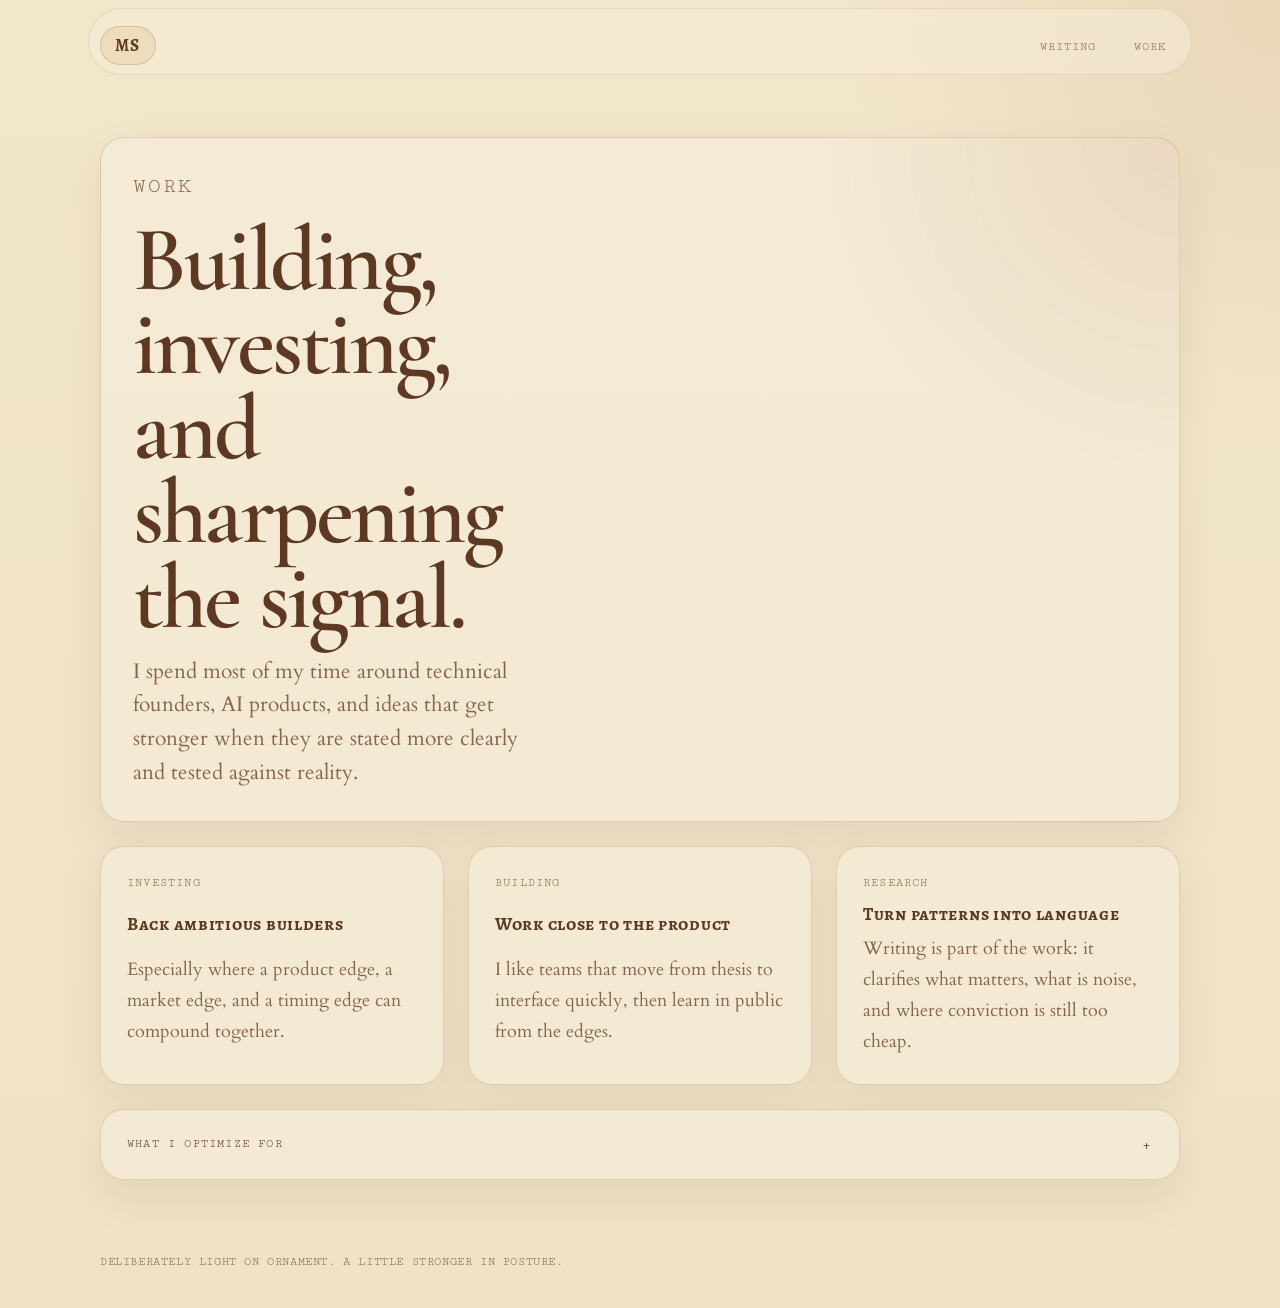
==== docs/work/index.html @ b79bad02 "Refresh website visual system" ====
<!DOCTYPE html>
<html lang="en">
<head>
  <meta charset="UTF-8">
  <meta name="viewport" content="width=device-width, initial-scale=1.0">
  <title>Work · Maximilian Samne</title>
  <link rel="preconnect" href="https://fonts.googleapis.com">
  <link rel="preconnect" href="https://fonts.gstatic.com" crossorigin>
  <link href="https://fonts.googleapis.com/css2?family=Cormorant+Garamond:wght@500;600;700&family=Cardo:wght@400;700&family=Alegreya+SC:wght@400;700&family=Cutive+Mono&display=swap" rel="stylesheet">
  <style>
    :root {
      --bg: #efe2c6;
      --surface: rgba(246, 236, 215, 0.8);
      --ink: #5d3823;
      --ink-muted: #85654d;
      --accent: #a46738;
      --border: rgba(163, 126, 85, 0.28);
      --shadow: 0 18px 45px rgba(93, 56, 35, 0.08);
      --max-width: 1080px;
      --radius: 24px;
    }

    * { box-sizing: border-box; }
    body {
      margin: 0;
      color: var(--ink);
      background:
        radial-gradient(circle at top right, rgba(164,103,56,0.12), transparent 24%),
        linear-gradient(180deg, #f2e6cb 0%, var(--bg) 100%);
      font: 400 18px/1.72 "Cardo", serif;
    }

    nav {
      width: min(calc(100% - 32px), var(--max-width));
      margin: 0 auto;
      padding: 26px 0 18px;
      display: flex;
      justify-content: space-between;
      align-items: center;
      gap: 24px;
      position: sticky;
      top: 0;
      z-index: 10;
      backdrop-filter: blur(14px);
    }

    nav::before {
      content: "";
      position: absolute;
      inset: 8px -12px;
      border-radius: 999px;
      border: 1px solid rgba(163, 126, 85, 0.18);
      background: rgba(246, 236, 215, 0.55);
      z-index: -1;
    }

    nav .wordmark {
      font: 700 17px/1 "Alegreya SC", serif;
      letter-spacing: 0.08em;
      text-decoration: none;
      color: var(--ink);
      padding: 10px 14px;
      border-radius: 999px;
      background: rgba(234, 216, 184, 0.75);
      border: 1px solid var(--border);
    }

    nav ul {
      list-style: none;
      display: flex;
      gap: 10px;
      margin: 0;
      padding: 0;
    }

    nav li a {
      color: var(--ink-muted);
      text-decoration: none;
      font: 400 12px/1 "Cutive Mono", monospace;
      text-transform: uppercase;
      letter-spacing: 0.08em;
      padding: 11px 14px;
      border-radius: 999px;
      transition: background 180ms ease, color 180ms ease, transform 180ms ease;
    }

    nav li a:hover,
    nav li a:focus-visible {
      color: var(--ink);
      background: rgba(234, 216, 184, 0.8);
      transform: translateY(-1px);
      outline: none;
    }

    main {
      width: min(calc(100% - 32px), var(--max-width));
      margin: 0 auto;
      padding: 54px 0 72px;
      display: grid;
      gap: 24px;
    }

    .hero,
    .card,
    details {
      border: 1px solid var(--border);
      border-radius: var(--radius);
      background: var(--surface);
      box-shadow: var(--shadow);
    }

    .hero {
      padding: 32px;
      display: grid;
      gap: 14px;
      background:
        radial-gradient(circle at right top, rgba(164,103,56,0.12), transparent 28%),
        var(--surface);
    }

    .eyebrow,
    summary,
    footer {
      font-family: "Cutive Mono", monospace;
    }

    .eyebrow {
      margin: 0;
      font-size: 12px;
      letter-spacing: 0.1em;
      text-transform: uppercase;
      color: var(--ink-muted);
    }

    h1 {
      margin: 0;
      font: 600 clamp(54px, 8vw, 92px)/0.92 "Cormorant Garamond", serif;
      letter-spacing: -0.03em;
      max-width: 10ch;
    }

    .hero p,
    .card p,
    details p,
    li {
      margin: 0;
      color: var(--ink-muted);
    }

    .hero p { max-width: 38ch; font-size: 21px; line-height: 1.6; }

    .grid {
      display: grid;
      grid-template-columns: repeat(3, minmax(0, 1fr));
      gap: 24px;
    }

    .card {
      padding: 26px;
      display: grid;
      gap: 10px;
      transition: transform 180ms ease, background 180ms ease, border-color 180ms ease;
    }

    .card:hover {
      transform: translateY(-3px);
      background: rgba(255,255,255,0.32);
      border-color: rgba(163, 126, 85, 0.45);
    }

    .card h2,
    details h2 {
      margin: 0;
      font: 700 18px/1.15 "Alegreya SC", serif;
      letter-spacing: 0.04em;
    }

    details {
      padding: 24px 26px;
    }

    summary {
      cursor: pointer;
      list-style: none;
      display: flex;
      justify-content: space-between;
      align-items: center;
      gap: 20px;
      font-size: 12px;
      letter-spacing: 0.1em;
      text-transform: uppercase;
    }

    summary::-webkit-details-marker { display: none; }

    summary::after {
      content: "+";
      font-size: 18px;
      line-height: 1;
      transition: transform 180ms ease;
    }

    details[open] summary::after { transform: rotate(45deg); }

    .details-grid {
      display: grid;
      grid-template-columns: repeat(2, minmax(0, 1fr));
      gap: 20px;
      margin-top: 18px;
      padding-top: 18px;
      border-top: 1px solid var(--border);
    }

    ul {
      margin: 10px 0 0 18px;
      padding: 0;
    }

    footer {
      width: min(calc(100% - 32px), var(--max-width));
      margin: 0 auto 36px;
      color: var(--ink-muted);
      font-size: 12px;
      text-transform: uppercase;
      letter-spacing: 0.05em;
    }

    @media (max-width: 920px) {
      .grid,
      .details-grid { grid-template-columns: 1fr; }
    }

    @media (max-width: 720px) {
      nav {
        width: min(calc(100% - 24px), var(--max-width));
        flex-direction: column;
        align-items: flex-start;
        padding-top: 18px;
      }
      nav::before { inset: 0; border-radius: 28px; }
      nav ul { flex-wrap: wrap; }
      main,
      footer { width: min(calc(100% - 24px), var(--max-width)); }
      .hero,
      .card,
      details { padding: 22px; }
    }
  </style>
</head>
<body>
  <nav>
    <a class="wordmark" href="/one/">MS</a>
    <ul>
      <li><a href="/one/writing">Writing</a></li>
      <li><a href="/one/work">Work</a></li>
    </ul>
  </nav>

  <main>
    <section class="hero">
      <p class="eyebrow">Work</p>
      <h1>Building, investing, and sharpening the signal.</h1>
      <p>I spend most of my time around technical founders, AI products, and ideas that get stronger when they are stated more clearly and tested against reality.</p>
    </section>

    <section class="grid">
      <article class="card">
        <p class="eyebrow">Investing</p>
        <h2>Back ambitious builders</h2>
        <p>Especially where a product edge, a market edge, and a timing edge can compound together.</p>
      </article>
      <article class="card">
        <p class="eyebrow">Building</p>
        <h2>Work close to the product</h2>
        <p>I like teams that move from thesis to interface quickly, then learn in public from the edges.</p>
      </article>
      <article class="card">
        <p class="eyebrow">Research</p>
        <h2>Turn patterns into language</h2>
        <p>Writing is part of the work: it clarifies what matters, what is noise, and where conviction is still too cheap.</p>
      </article>
    </section>

    <details>
      <summary>What I optimize for</summary>
      <div class="details-grid">
        <div>
          <h2>Qualities I like</h2>
          <ul>
            <li>Strong taste paired with technical seriousness</li>
            <li>Clear distribution of responsibility</li>
            <li>Products that feel inevitable after first use</li>
          </ul>
        </div>
        <div>
          <h2>Ways of working</h2>
          <ul>
            <li>Small teams with sharp loops</li>
            <li>Simple systems that scale by composition</li>
            <li>Honest disagreement early, not expensive regret later</li>
          </ul>
        </div>
      </div>
    </details>
  </main>

  <footer>
    <span>Deliberately light on ornament. A little stronger in posture.</span>
  </footer>
</body>
</html>
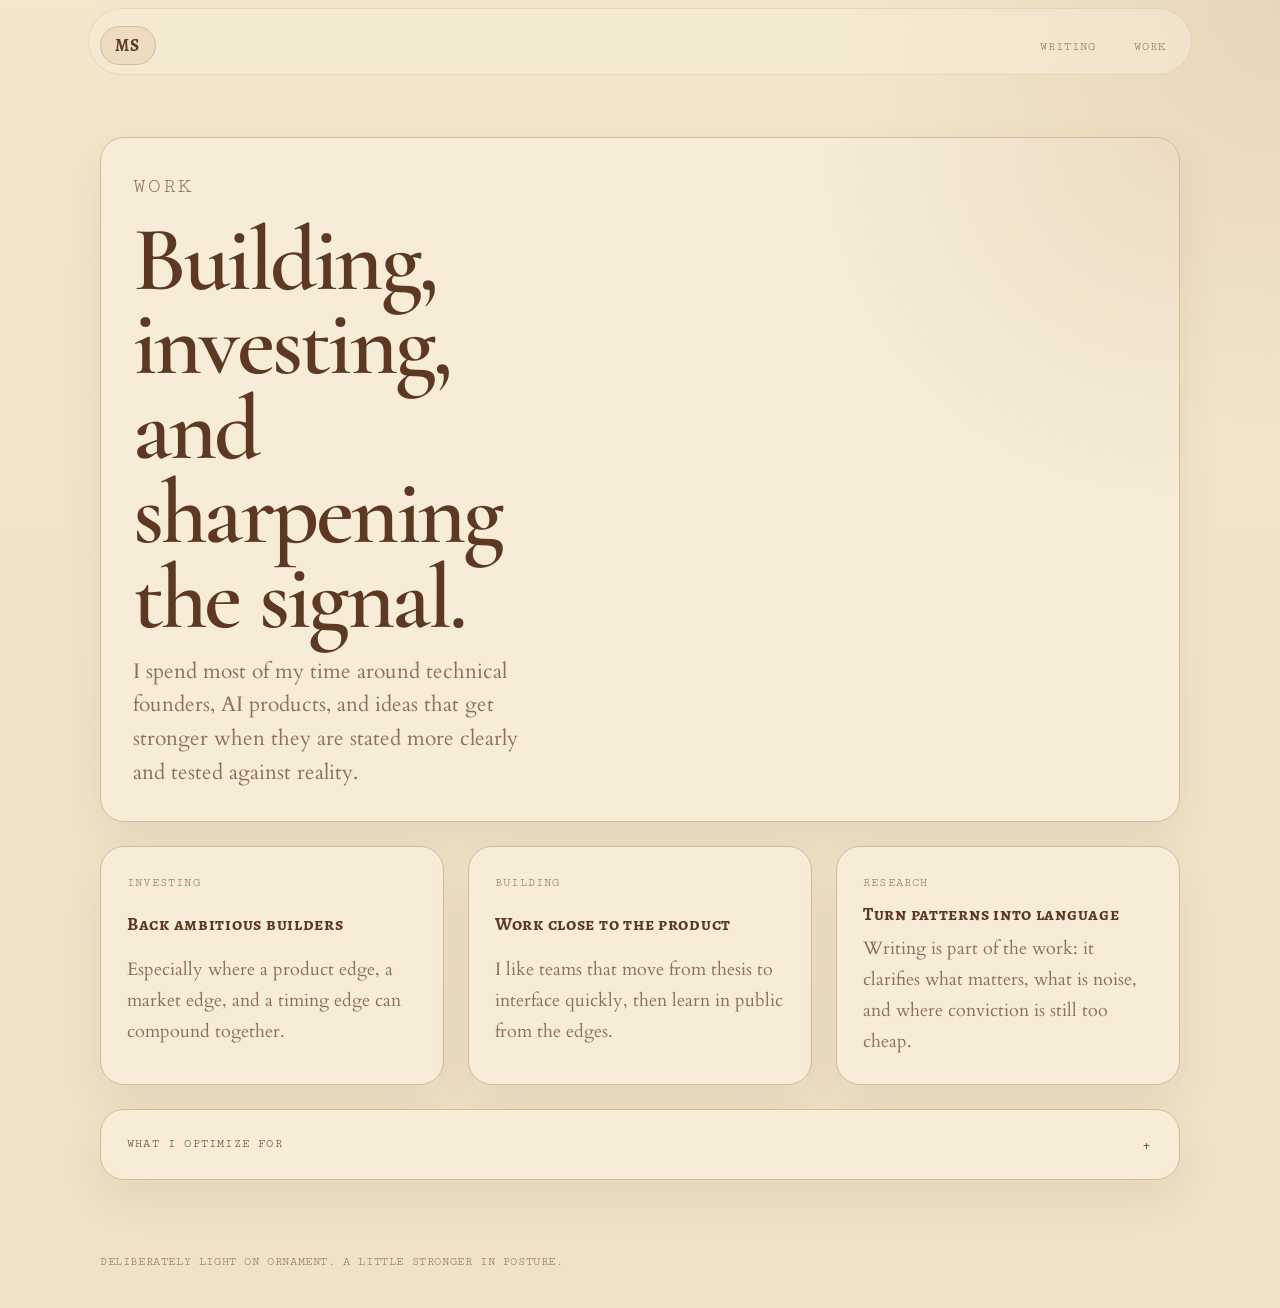
==== commit 80d3997e: "Align docs pages with design tokens" ====
--- a/docs/work/index.html
+++ b/docs/work/index.html
@@ -10,11 +10,13 @@
   <style>
     :root {
       --bg: #efe2c6;
-      --surface: rgba(246, 236, 215, 0.8);
+      --surface: #f6ecd7;
       --ink: #5d3823;
-      --ink-muted: #85654d;
+      --ink-muted: #8f6f56;
       --accent: #a46738;
-      --border: rgba(163, 126, 85, 0.28);
+      --border: #d3bc98;
+      --tag-bg: #ead8b8;
+      --surface-soft: rgba(246, 236, 215, 0.8);
       --shadow: 0 18px 45px rgba(93, 56, 35, 0.08);
       --max-width: 1080px;
       --radius: 24px;
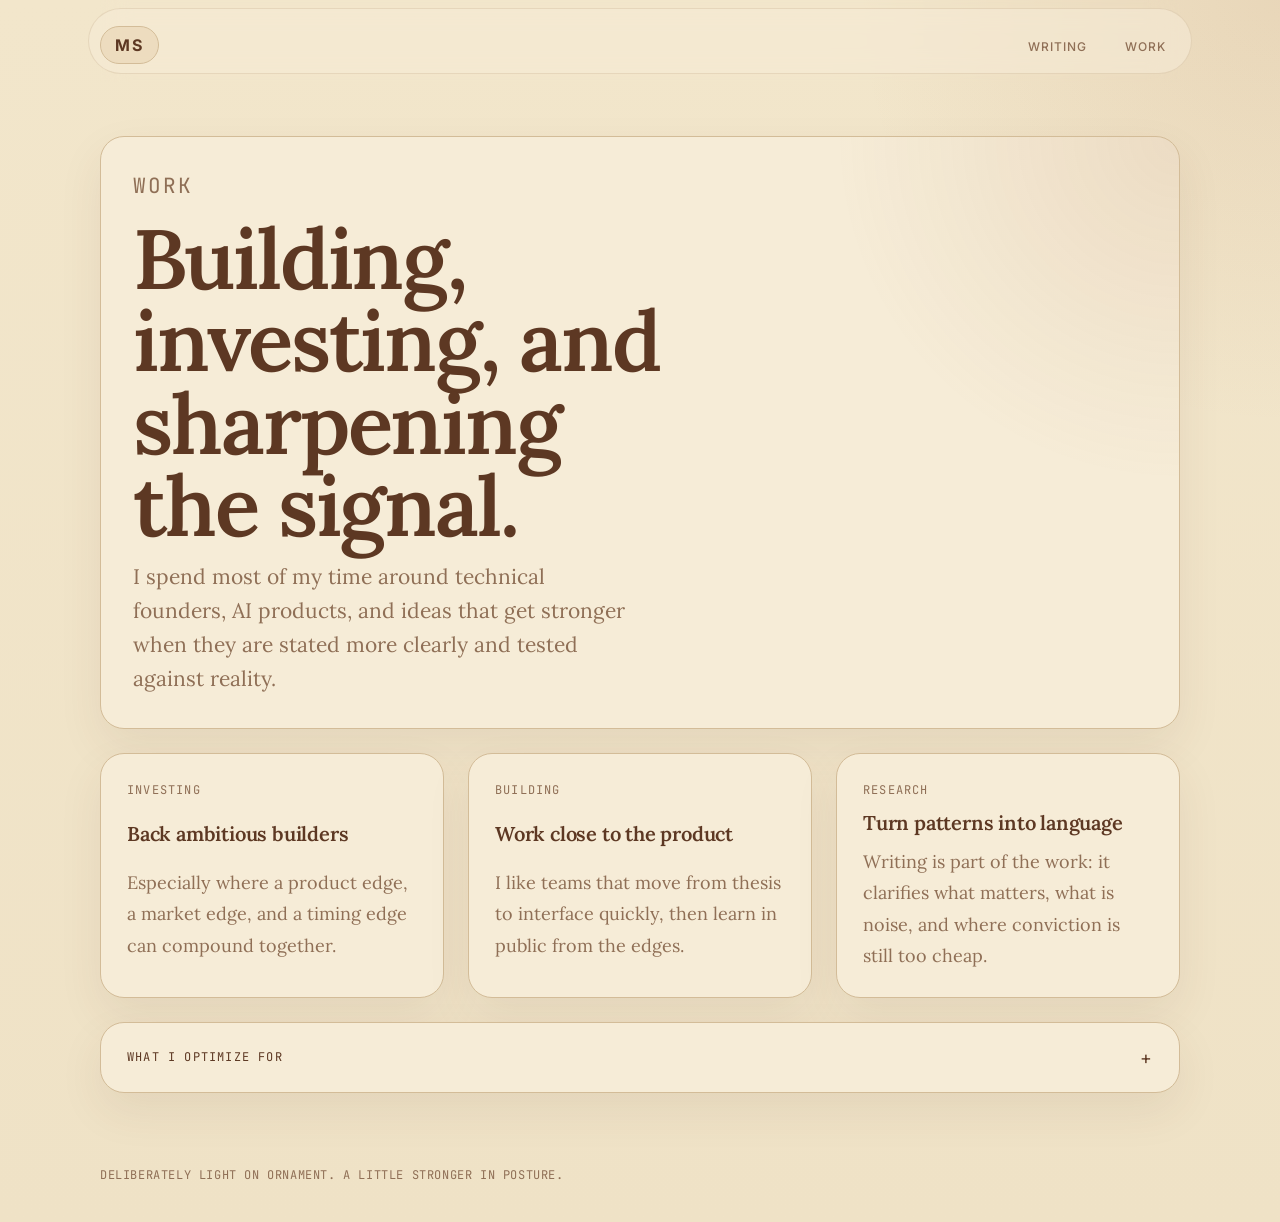
==== commit 5ca4ae4e: "Refine website typography tokens" ====
--- a/docs/work/index.html
+++ b/docs/work/index.html
@@ -6,7 +6,7 @@
   <title>Work · Maximilian Samne</title>
   <link rel="preconnect" href="https://fonts.googleapis.com">
   <link rel="preconnect" href="https://fonts.gstatic.com" crossorigin>
-  <link href="https://fonts.googleapis.com/css2?family=Cormorant+Garamond:wght@500;600;700&family=Cardo:wght@400;700&family=Alegreya+SC:wght@400;700&family=Cutive+Mono&display=swap" rel="stylesheet">
+  <link href="https://fonts.googleapis.com/css2?family=Inter:wght@400;500;600;700&family=JetBrains+Mono:wght@400;500&family=Lora:wght@400;500;600;700&display=swap" rel="stylesheet">
   <style>
     :root {
       --bg: #efe2c6;
@@ -20,6 +20,9 @@
       --shadow: 0 18px 45px rgba(93, 56, 35, 0.08);
       --max-width: 1080px;
       --radius: 24px;
+      --font-serif: "Lora", serif;
+      --font-ui: "Inter", sans-serif;
+      --font-mono: "JetBrains Mono", monospace;
     }
 
     * { box-sizing: border-box; }
@@ -29,7 +32,7 @@
       background:
         radial-gradient(circle at top right, rgba(164,103,56,0.12), transparent 24%),
         linear-gradient(180deg, #f2e6cb 0%, var(--bg) 100%);
-      font: 400 18px/1.72 "Cardo", serif;
+      font: 400 18px/1.74 var(--font-serif);
     }
 
     nav {
@@ -57,14 +60,15 @@
     }
 
     nav .wordmark {
-      font: 700 17px/1 "Alegreya SC", serif;
-      letter-spacing: 0.08em;
+      font: 700 16px/1 var(--font-ui);
+      letter-spacing: 0.12em;
       text-decoration: none;
       color: var(--ink);
       padding: 10px 14px;
       border-radius: 999px;
       background: rgba(234, 216, 184, 0.75);
       border: 1px solid var(--border);
+      text-transform: uppercase;
     }
 
     nav ul {
@@ -78,7 +82,7 @@
     nav li a {
       color: var(--ink-muted);
       text-decoration: none;
-      font: 400 12px/1 "Cutive Mono", monospace;
+      font: 500 12px/1 var(--font-ui);
       text-transform: uppercase;
       letter-spacing: 0.08em;
       padding: 11px 14px;
@@ -123,7 +127,7 @@
     .eyebrow,
     summary,
     footer {
-      font-family: "Cutive Mono", monospace;
+      font-family: var(--font-mono);
     }
 
     .eyebrow {
@@ -136,8 +140,8 @@
 
     h1 {
       margin: 0;
-      font: 600 clamp(54px, 8vw, 92px)/0.92 "Cormorant Garamond", serif;
-      letter-spacing: -0.03em;
+      font: 600 clamp(50px, 7vw, 84px)/0.98 var(--font-serif);
+      letter-spacing: -0.025em;
       max-width: 10ch;
     }
 
@@ -149,7 +153,7 @@
       color: var(--ink-muted);
     }
 
-    .hero p { max-width: 38ch; font-size: 21px; line-height: 1.6; }
+    .hero p { max-width: 38ch; font-size: 21px; line-height: 1.62; }
 
     .grid {
       display: grid;
@@ -173,8 +177,8 @@
     .card h2,
     details h2 {
       margin: 0;
-      font: 700 18px/1.15 "Alegreya SC", serif;
-      letter-spacing: 0.04em;
+      font: 600 20px/1.24 var(--font-serif);
+      letter-spacing: -0.01em;
     }
 
     details {
@@ -200,6 +204,7 @@
       font-size: 18px;
       line-height: 1;
       transition: transform 180ms ease;
+      font-family: var(--font-ui);
     }
 
     details[open] summary::after { transform: rotate(45deg); }
@@ -310,4 +315,4 @@
     <span>Deliberately light on ornament. A little stronger in posture.</span>
   </footer>
 </body>
-</html>+</html>
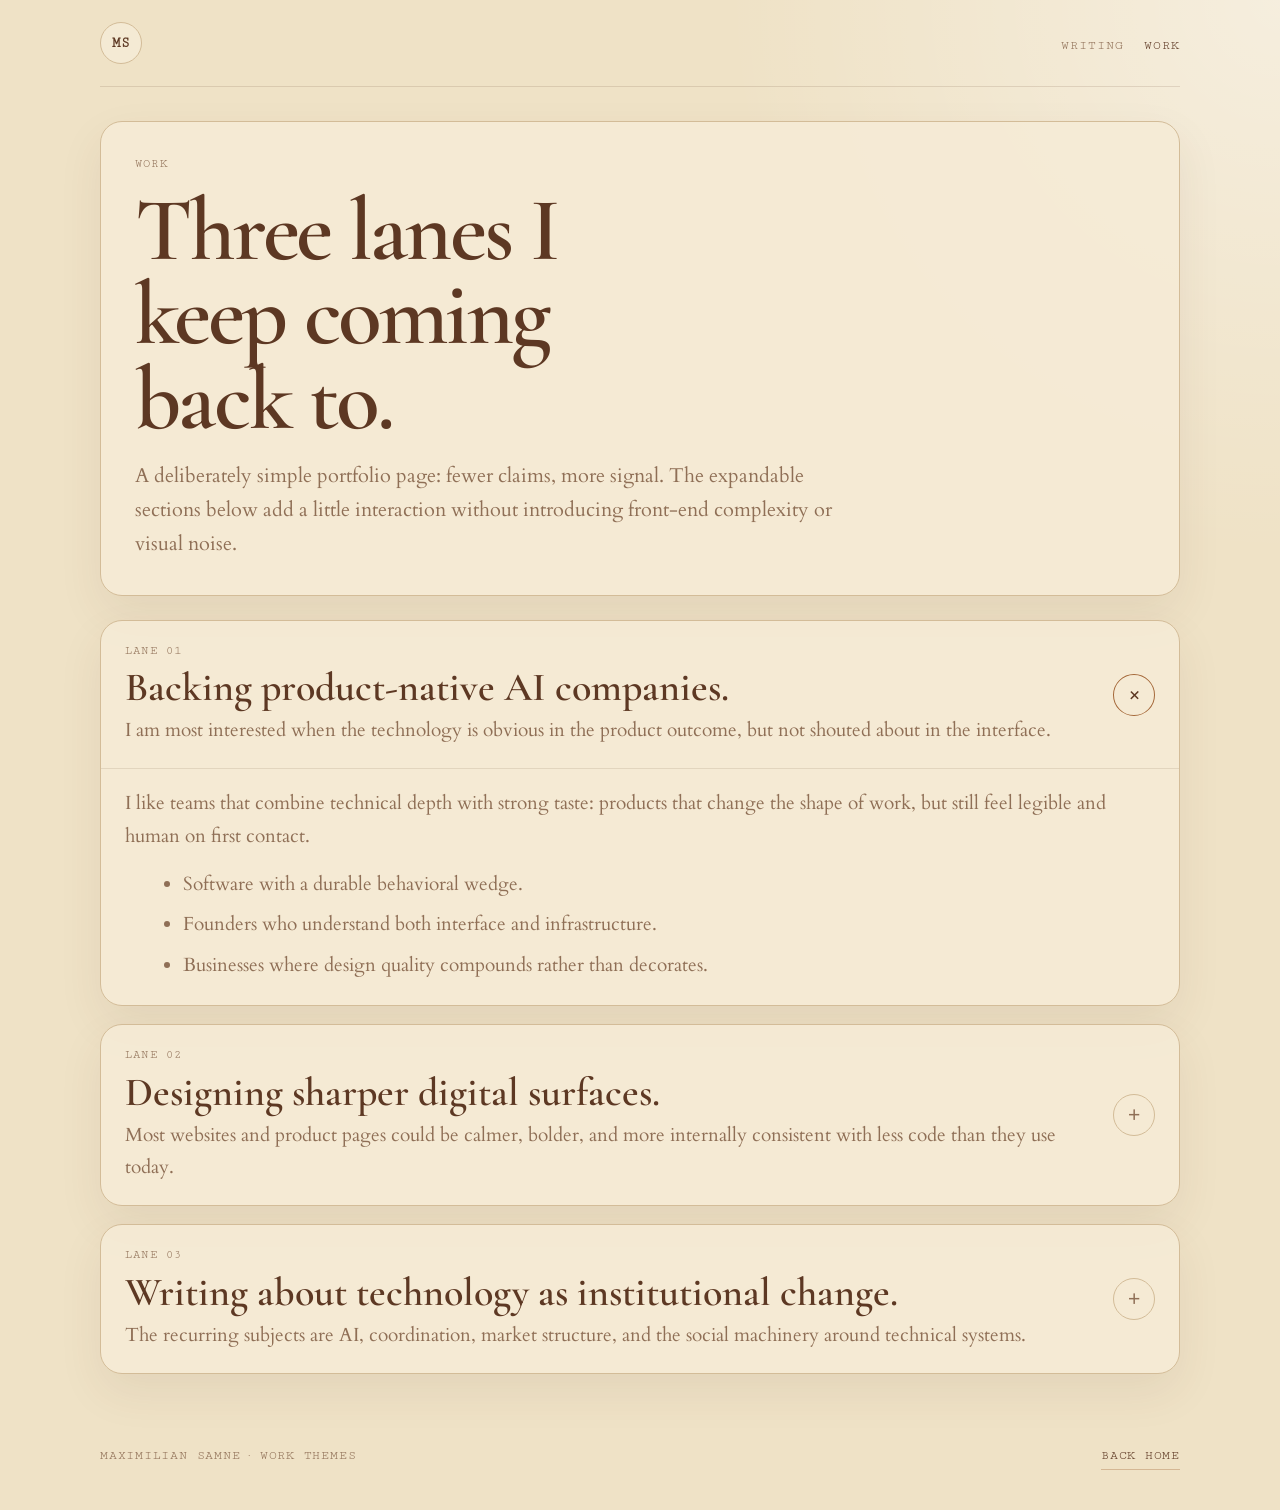
==== commit a7edec8d: "Refresh site with bolder editorial system" ====
--- a/docs/work/index.html
+++ b/docs/work/index.html
@@ -3,10 +3,10 @@
 <head>
   <meta charset="UTF-8">
   <meta name="viewport" content="width=device-width, initial-scale=1.0">
-  <title>Work · Maximilian Samne</title>
+  <title>Work — Maximilian Samne</title>
   <link rel="preconnect" href="https://fonts.googleapis.com">
   <link rel="preconnect" href="https://fonts.gstatic.com" crossorigin>
-  <link href="https://fonts.googleapis.com/css2?family=Inter:wght@400;500;600;700&family=JetBrains+Mono:wght@400;500&family=Lora:wght@400;500;600;700&display=swap" rel="stylesheet">
+  <link href="https://fonts.googleapis.com/css2?family=Cormorant+Garamond:wght@500;600;700&family=Cardo:wght@400;700&family=Alegreya+SC:wght@400;700&family=Cutive+Mono&display=swap" rel="stylesheet">
   <style>
     :root {
       --bg: #efe2c6;
@@ -15,304 +15,307 @@
       --ink-muted: #8f6f56;
       --accent: #a46738;
       --border: #d3bc98;
-      --tag-bg: #ead8b8;
-      --surface-soft: rgba(246, 236, 215, 0.8);
       --shadow: 0 18px 45px rgba(93, 56, 35, 0.08);
       --max-width: 1080px;
-      --radius: 24px;
-      --font-serif: "Lora", serif;
-      --font-ui: "Inter", sans-serif;
-      --font-mono: "JetBrains Mono", monospace;
     }
 
     * { box-sizing: border-box; }
+
     body {
       margin: 0;
+      background:
+        radial-gradient(circle at top right, rgba(255,255,255,0.42), transparent 28%),
+        var(--bg);
       color: var(--ink);
-      background:
-        radial-gradient(circle at top right, rgba(164,103,56,0.12), transparent 24%),
-        linear-gradient(180deg, #f2e6cb 0%, var(--bg) 100%);
-      font: 400 18px/1.74 var(--font-serif);
+      font: 400 19px/1.7 Cardo, serif;
+    }
+
+    a {
+      color: inherit;
+      text-decoration: none;
+    }
+
+    .site-shell {
+      width: min(var(--max-width), calc(100% - 32px));
+      margin: 0 auto;
     }
 
     nav {
-      width: min(calc(100% - 32px), var(--max-width));
-      margin: 0 auto;
-      padding: 26px 0 18px;
       display: flex;
       justify-content: space-between;
       align-items: center;
       gap: 24px;
-      position: sticky;
-      top: 0;
-      z-index: 10;
-      backdrop-filter: blur(14px);
-    }
-
-    nav::before {
-      content: "";
-      position: absolute;
-      inset: 8px -12px;
-      border-radius: 999px;
-      border: 1px solid rgba(163, 126, 85, 0.18);
-      background: rgba(246, 236, 215, 0.55);
-      z-index: -1;
+      padding: 22px 0;
+      border-bottom: 1px solid rgba(93, 56, 35, 0.14);
     }
 
     nav .wordmark {
-      font: 700 16px/1 var(--font-ui);
-      letter-spacing: 0.12em;
-      text-decoration: none;
+      display: inline-flex;
+      align-items: center;
+      justify-content: center;
+      width: 42px;
+      height: 42px;
+      border: 1px solid var(--border);
+      border-radius: 50%;
+      background: rgba(246, 236, 215, 0.84);
+      font: 700 14px/1 "Cutive Mono", monospace;
+      letter-spacing: 0.08em;
+    }
+
+    nav ul {
+      display: flex;
+      gap: 20px;
+      margin: 0;
+      padding: 0;
+      list-style: none;
+    }
+
+    nav ul a {
+      color: var(--ink-muted);
+      font: 400 13px/1 "Cutive Mono", monospace;
+      letter-spacing: 0.08em;
+      text-transform: uppercase;
+    }
+
+    nav ul a:hover,
+    nav ul a[aria-current="page"] {
       color: var(--ink);
-      padding: 10px 14px;
-      border-radius: 999px;
-      background: rgba(234, 216, 184, 0.75);
-      border: 1px solid var(--border);
-      text-transform: uppercase;
-    }
-
-    nav ul {
-      list-style: none;
-      display: flex;
-      gap: 10px;
-      margin: 0;
-      padding: 0;
-    }
-
-    nav li a {
-      color: var(--ink-muted);
-      text-decoration: none;
-      font: 500 12px/1 var(--font-ui);
-      text-transform: uppercase;
-      letter-spacing: 0.08em;
-      padding: 11px 14px;
-      border-radius: 999px;
-      transition: background 180ms ease, color 180ms ease, transform 180ms ease;
-    }
-
-    nav li a:hover,
-    nav li a:focus-visible {
-      color: var(--ink);
-      background: rgba(234, 216, 184, 0.8);
-      transform: translateY(-1px);
-      outline: none;
     }
 
     main {
-      width: min(calc(100% - 32px), var(--max-width));
-      margin: 0 auto;
-      padding: 54px 0 72px;
+      padding: 34px 0 72px;
       display: grid;
       gap: 24px;
     }
 
     .hero,
-    .card,
     details {
       border: 1px solid var(--border);
-      border-radius: var(--radius);
-      background: var(--surface);
+      border-radius: 22px;
+      background: rgba(246, 236, 215, 0.86);
       box-shadow: var(--shadow);
     }
 
     .hero {
-      padding: 32px;
+      padding: 34px;
       display: grid;
-      gap: 14px;
-      background:
-        radial-gradient(circle at right top, rgba(164,103,56,0.12), transparent 28%),
-        var(--surface);
-    }
-
-    .eyebrow,
-    summary,
-    footer {
-      font-family: var(--font-mono);
+      gap: 16px;
     }
 
     .eyebrow {
       margin: 0;
-      font-size: 12px;
+      color: var(--ink-muted);
+      font: 400 12px/1.4 "Cutive Mono", monospace;
       letter-spacing: 0.1em;
       text-transform: uppercase;
-      color: var(--ink-muted);
     }
 
     h1 {
       margin: 0;
-      font: 600 clamp(50px, 7vw, 84px)/0.98 var(--font-serif);
-      letter-spacing: -0.025em;
       max-width: 10ch;
-    }
-
-    .hero p,
-    .card p,
-    details p,
-    li {
-      margin: 0;
-      color: var(--ink-muted);
-    }
-
-    .hero p { max-width: 38ch; font-size: 21px; line-height: 1.62; }
-
-    .grid {
+      font: 600 clamp(56px, 10vw, 90px)/0.94 "Cormorant Garamond", serif;
+      letter-spacing: -0.03em;
+    }
+
+    .hero p:last-child {
+      max-width: 44rem;
+      margin: 0;
+      color: var(--ink-muted);
+      font-size: 20px;
+    }
+
+    .stack {
       display: grid;
-      grid-template-columns: repeat(3, minmax(0, 1fr));
-      gap: 24px;
-    }
-
-    .card {
-      padding: 26px;
+      gap: 18px;
+    }
+
+    details {
+      padding: 0;
+      overflow: hidden;
+    }
+
+    summary {
+      list-style: none;
+      cursor: pointer;
+      padding: 22px 24px;
       display: grid;
-      gap: 10px;
-      transition: transform 180ms ease, background 180ms ease, border-color 180ms ease;
-    }
-
-    .card:hover {
-      transform: translateY(-3px);
-      background: rgba(255,255,255,0.32);
-      border-color: rgba(163, 126, 85, 0.45);
-    }
-
-    .card h2,
-    details h2 {
-      margin: 0;
-      font: 600 20px/1.24 var(--font-serif);
-      letter-spacing: -0.01em;
-    }
-
-    details {
-      padding: 24px 26px;
-    }
-
-    summary {
-      cursor: pointer;
-      list-style: none;
+      grid-template-columns: minmax(0, 1fr) auto;
+      gap: 18px;
+      align-items: center;
+    }
+
+    summary::-webkit-details-marker { display: none; }
+
+    .summary-copy h2 {
+      margin: 8px 0 6px;
+      font: 600 clamp(28px, 4vw, 40px)/1.02 "Cormorant Garamond", serif;
+    }
+
+    .summary-copy p {
+      margin: 0;
+      color: var(--ink-muted);
+    }
+
+    .toggle {
+      display: inline-flex;
+      align-items: center;
+      justify-content: center;
+      width: 42px;
+      height: 42px;
+      border: 1px solid var(--border);
+      border-radius: 50%;
+      color: var(--ink-muted);
+      font: 400 24px/1 Cardo, serif;
+      transition: transform 0.2s ease, border-color 0.2s ease, color 0.2s ease;
+    }
+
+    details[open] .toggle {
+      transform: rotate(45deg);
+      color: var(--ink);
+      border-color: var(--accent);
+    }
+
+    .details-body {
+      padding: 0 24px 24px;
+      border-top: 1px solid rgba(93, 56, 35, 0.12);
+    }
+
+    .details-body p {
+      margin: 18px 0 0;
+      color: var(--ink-muted);
+    }
+
+    .details-body ul {
+      margin: 16px 0 0 18px;
+      color: var(--ink-muted);
+    }
+
+    .details-body li + li { margin-top: 8px; }
+
+    footer {
       display: flex;
       justify-content: space-between;
-      align-items: center;
-      gap: 20px;
-      font-size: 12px;
-      letter-spacing: 0.1em;
+      gap: 16px;
+      padding: 0 0 40px;
+      color: var(--ink-muted);
+      font: 400 13px/1.6 "Cutive Mono", monospace;
       text-transform: uppercase;
-    }
-
-    summary::-webkit-details-marker { display: none; }
-
-    summary::after {
-      content: "+";
-      font-size: 18px;
-      line-height: 1;
-      transition: transform 180ms ease;
-      font-family: var(--font-ui);
-    }
-
-    details[open] summary::after { transform: rotate(45deg); }
-
-    .details-grid {
-      display: grid;
-      grid-template-columns: repeat(2, minmax(0, 1fr));
-      gap: 20px;
-      margin-top: 18px;
-      padding-top: 18px;
-      border-top: 1px solid var(--border);
-    }
-
-    ul {
-      margin: 10px 0 0 18px;
-      padding: 0;
-    }
-
-    footer {
-      width: min(calc(100% - 32px), var(--max-width));
-      margin: 0 auto 36px;
-      color: var(--ink-muted);
-      font-size: 12px;
-      text-transform: uppercase;
-      letter-spacing: 0.05em;
-    }
-
-    @media (max-width: 920px) {
-      .grid,
-      .details-grid { grid-template-columns: 1fr; }
-    }
-
-    @media (max-width: 720px) {
+      letter-spacing: 0.06em;
+    }
+
+    footer a {
+      color: var(--ink);
+      border-bottom: 1px solid rgba(164, 103, 56, 0.35);
+      padding-bottom: 2px;
+    }
+
+    @media (max-width: 640px) {
+      .site-shell { width: min(var(--max-width), calc(100% - 20px)); }
+
       nav {
-        width: min(calc(100% - 24px), var(--max-width));
         flex-direction: column;
         align-items: flex-start;
-        padding-top: 18px;
       }
-      nav::before { inset: 0; border-radius: 28px; }
-      nav ul { flex-wrap: wrap; }
-      main,
-      footer { width: min(calc(100% - 24px), var(--max-width)); }
+
+      nav ul {
+        flex-wrap: wrap;
+        gap: 14px;
+      }
+
       .hero,
-      .card,
-      details { padding: 22px; }
+      summary,
+      .details-body {
+        padding-left: 20px;
+        padding-right: 20px;
+      }
+
+      footer {
+        flex-direction: column;
+      }
     }
   </style>
 </head>
 <body>
-  <nav>
-    <a class="wordmark" href="/one/">MS</a>
-    <ul>
-      <li><a href="/one/writing">Writing</a></li>
-      <li><a href="/one/work">Work</a></li>
-    </ul>
-  </nav>
-
-  <main>
-    <section class="hero">
-      <p class="eyebrow">Work</p>
-      <h1>Building, investing, and sharpening the signal.</h1>
-      <p>I spend most of my time around technical founders, AI products, and ideas that get stronger when they are stated more clearly and tested against reality.</p>
-    </section>
-
-    <section class="grid">
-      <article class="card">
-        <p class="eyebrow">Investing</p>
-        <h2>Back ambitious builders</h2>
-        <p>Especially where a product edge, a market edge, and a timing edge can compound together.</p>
-      </article>
-      <article class="card">
-        <p class="eyebrow">Building</p>
-        <h2>Work close to the product</h2>
-        <p>I like teams that move from thesis to interface quickly, then learn in public from the edges.</p>
-      </article>
-      <article class="card">
-        <p class="eyebrow">Research</p>
-        <h2>Turn patterns into language</h2>
-        <p>Writing is part of the work: it clarifies what matters, what is noise, and where conviction is still too cheap.</p>
-      </article>
-    </section>
-
-    <details>
-      <summary>What I optimize for</summary>
-      <div class="details-grid">
-        <div>
-          <h2>Qualities I like</h2>
-          <ul>
-            <li>Strong taste paired with technical seriousness</li>
-            <li>Clear distribution of responsibility</li>
-            <li>Products that feel inevitable after first use</li>
-          </ul>
-        </div>
-        <div>
-          <h2>Ways of working</h2>
-          <ul>
-            <li>Small teams with sharp loops</li>
-            <li>Simple systems that scale by composition</li>
-            <li>Honest disagreement early, not expensive regret later</li>
-          </ul>
-        </div>
-      </div>
-    </details>
-  </main>
-
-  <footer>
-    <span>Deliberately light on ornament. A little stronger in posture.</span>
-  </footer>
+  <div class="site-shell">
+    <nav>
+      <a class="wordmark" href="/one/">MS</a>
+      <ul>
+        <li><a href="/one/writing">Writing</a></li>
+        <li><a href="/one/work" aria-current="page">Work</a></li>
+      </ul>
+    </nav>
+
+    <main>
+      <section class="hero">
+        <p class="eyebrow">Work</p>
+        <h1>Three lanes I keep coming back to.</h1>
+        <p>A deliberately simple portfolio page: fewer claims, more signal. The expandable sections below add a little interaction without introducing front-end complexity or visual noise.</p>
+      </section>
+
+      <section class="stack" aria-label="Work themes">
+        <details open>
+          <summary>
+            <div class="summary-copy">
+              <p class="eyebrow">Lane 01</p>
+              <h2>Backing product-native AI companies.</h2>
+              <p>I am most interested when the technology is obvious in the product outcome, but not shouted about in the interface.</p>
+            </div>
+            <span class="toggle" aria-hidden="true">+</span>
+          </summary>
+          <div class="details-body">
+            <p>I like teams that combine technical depth with strong taste: products that change the shape of work, but still feel legible and human on first contact.</p>
+            <ul>
+              <li>Software with a durable behavioral wedge.</li>
+              <li>Founders who understand both interface and infrastructure.</li>
+              <li>Businesses where design quality compounds rather than decorates.</li>
+            </ul>
+          </div>
+        </details>
+
+        <details>
+          <summary>
+            <div class="summary-copy">
+              <p class="eyebrow">Lane 02</p>
+              <h2>Designing sharper digital surfaces.</h2>
+              <p>Most websites and product pages could be calmer, bolder, and more internally consistent with less code than they use today.</p>
+            </div>
+            <span class="toggle" aria-hidden="true">+</span>
+          </summary>
+          <div class="details-body">
+            <p>My bias is toward strong typographic systems, shallow component sets, and tiny moments of interactivity that help orientation instead of begging for attention.</p>
+            <ul>
+              <li>Plain HTML and CSS where possible.</li>
+              <li>One visual language across pages.</li>
+              <li>Just enough interaction to make the site feel alive.</li>
+            </ul>
+          </div>
+        </details>
+
+        <details>
+          <summary>
+            <div class="summary-copy">
+              <p class="eyebrow">Lane 03</p>
+              <h2>Writing about technology as institutional change.</h2>
+              <p>The recurring subjects are AI, coordination, market structure, and the social machinery around technical systems.</p>
+            </div>
+            <span class="toggle" aria-hidden="true">+</span>
+          </summary>
+          <div class="details-body">
+            <p>The best essays are usually the ones that take a seemingly technical topic and show the human structure hidden underneath it.</p>
+            <ul>
+              <li><a href="/one/writing/silicon-sociology.html">Silicon Sociology</a> is the clearest current example.</li>
+              <li>The writing section is designed to hold more essays without changing the system.</li>
+              <li>The ambition is a body of work, not a content calendar.</li>
+            </ul>
+          </div>
+        </details>
+      </section>
+    </main>
+
+    <footer>
+      <span>Maximilian Samne · Work themes</span>
+      <a href="/one/">Back home</a>
+    </footer>
+  </div>
 </body>
 </html>
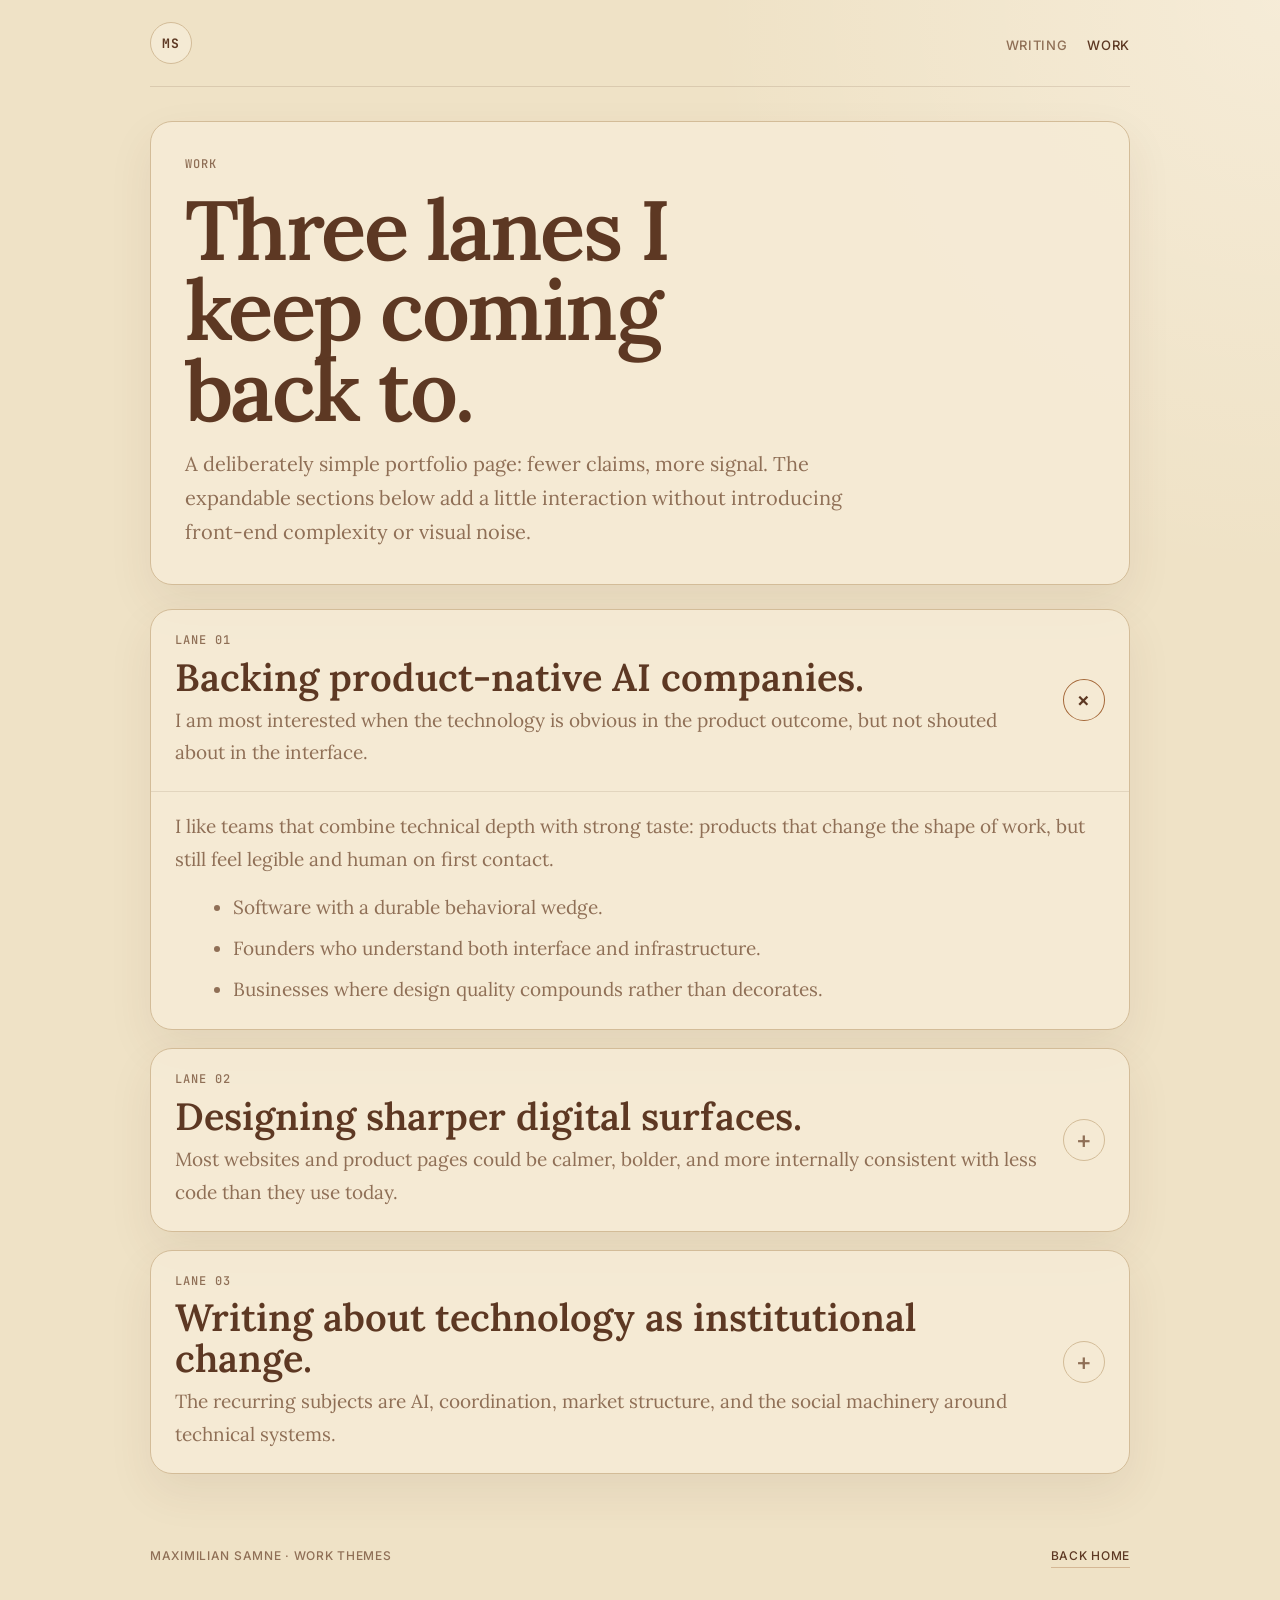
==== commit 79d1010c: "Align site typography with design spec" ====
--- a/docs/work/index.html
+++ b/docs/work/index.html
@@ -6,7 +6,7 @@
   <title>Work — Maximilian Samne</title>
   <link rel="preconnect" href="https://fonts.googleapis.com">
   <link rel="preconnect" href="https://fonts.gstatic.com" crossorigin>
-  <link href="https://fonts.googleapis.com/css2?family=Cormorant+Garamond:wght@500;600;700&family=Cardo:wght@400;700&family=Alegreya+SC:wght@400;700&family=Cutive+Mono&display=swap" rel="stylesheet">
+  <link href="https://fonts.googleapis.com/css2?family=Inter:wght@400;500;600;700&family=JetBrains+Mono:wght@400;500;700&family=Lora:ital,wght@0,400;0,500;0,600;0,700;1,400;1,500&display=swap" rel="stylesheet">
   <style>
     :root {
       --bg: #efe2c6;
@@ -15,8 +15,22 @@
       --ink-muted: #8f6f56;
       --accent: #a46738;
       --border: #d3bc98;
-      --shadow: 0 18px 45px rgba(93, 56, 35, 0.08);
-      --max-width: 1080px;
+      --paper: #fff9ef;
+      --bg-rgb: 239, 226, 198;
+      --surface-rgb: 246, 236, 215;
+      --ink-rgb: 93, 56, 35;
+      --ink-muted-rgb: 143, 111, 86;
+      --accent-rgb: 164, 103, 56;
+      --border-rgb: 211, 188, 152;
+      --paper-rgb: 255, 249, 239;
+      --surface-card: rgba(var(--surface-rgb), 0.86);
+      --surface-raised: rgba(var(--surface-rgb), 0.84);
+      --line-soft: rgba(var(--ink-rgb), 0.14);
+      --line-faint: rgba(var(--ink-rgb), 0.12);
+      --glow: rgba(var(--paper-rgb), 0.42);
+      --rule-accent: rgba(var(--accent-rgb), 0.35);
+      --shadow: 0 18px 45px rgba(var(--ink-rgb), 0.08);
+      --max-width: 980px;
     }
 
     * { box-sizing: border-box; }
@@ -24,10 +38,10 @@
     body {
       margin: 0;
       background:
-        radial-gradient(circle at top right, rgba(255,255,255,0.42), transparent 28%),
+        radial-gradient(circle at top right, var(--glow), transparent 28%),
         var(--bg);
       color: var(--ink);
-      font: 400 19px/1.7 Cardo, serif;
+      font: 400 19px/1.72 "Lora", serif;
     }
 
     a {
@@ -46,7 +60,7 @@
       align-items: center;
       gap: 24px;
       padding: 22px 0;
-      border-bottom: 1px solid rgba(93, 56, 35, 0.14);
+      border-bottom: 1px solid var(--line-soft);
     }
 
     nav .wordmark {
@@ -57,8 +71,8 @@
       height: 42px;
       border: 1px solid var(--border);
       border-radius: 50%;
-      background: rgba(246, 236, 215, 0.84);
-      font: 700 14px/1 "Cutive Mono", monospace;
+      background: var(--surface-raised);
+      font: 700 13px/1 "JetBrains Mono", monospace;
       letter-spacing: 0.08em;
     }
 
@@ -72,8 +86,8 @@
 
     nav ul a {
       color: var(--ink-muted);
-      font: 400 13px/1 "Cutive Mono", monospace;
-      letter-spacing: 0.08em;
+      font: 500 13px/1 "Inter", sans-serif;
+      letter-spacing: 0.05em;
       text-transform: uppercase;
     }
 
@@ -92,7 +106,7 @@
     details {
       border: 1px solid var(--border);
       border-radius: 22px;
-      background: rgba(246, 236, 215, 0.86);
+      background: var(--surface-card);
       box-shadow: var(--shadow);
     }
 
@@ -105,15 +119,15 @@
     .eyebrow {
       margin: 0;
       color: var(--ink-muted);
-      font: 400 12px/1.4 "Cutive Mono", monospace;
-      letter-spacing: 0.1em;
+      font: 500 12px/1.4 "JetBrains Mono", monospace;
+      letter-spacing: 0.08em;
       text-transform: uppercase;
     }
 
     h1 {
       margin: 0;
       max-width: 10ch;
-      font: 600 clamp(56px, 10vw, 90px)/0.94 "Cormorant Garamond", serif;
+      font: 600 clamp(54px, 10vw, 84px)/0.96 "Lora", serif;
       letter-spacing: -0.03em;
     }
 
@@ -148,7 +162,7 @@
 
     .summary-copy h2 {
       margin: 8px 0 6px;
-      font: 600 clamp(28px, 4vw, 40px)/1.02 "Cormorant Garamond", serif;
+      font: 600 clamp(28px, 4vw, 38px)/1.08 "Lora", serif;
     }
 
     .summary-copy p {
@@ -165,7 +179,7 @@
       border: 1px solid var(--border);
       border-radius: 50%;
       color: var(--ink-muted);
-      font: 400 24px/1 Cardo, serif;
+      font: 500 24px/1 "Inter", sans-serif;
       transition: transform 0.2s ease, border-color 0.2s ease, color 0.2s ease;
     }
 
@@ -177,7 +191,7 @@
 
     .details-body {
       padding: 0 24px 24px;
-      border-top: 1px solid rgba(93, 56, 35, 0.12);
+      border-top: 1px solid var(--line-faint);
     }
 
     .details-body p {
@@ -198,14 +212,14 @@
       gap: 16px;
       padding: 0 0 40px;
       color: var(--ink-muted);
-      font: 400 13px/1.6 "Cutive Mono", monospace;
+      font: 500 12px/1.6 "Inter", sans-serif;
       text-transform: uppercase;
       letter-spacing: 0.06em;
     }
 
     footer a {
       color: var(--ink);
-      border-bottom: 1px solid rgba(164, 103, 56, 0.35);
+      border-bottom: 1px solid var(--rule-accent);
       padding-bottom: 2px;
     }
 
